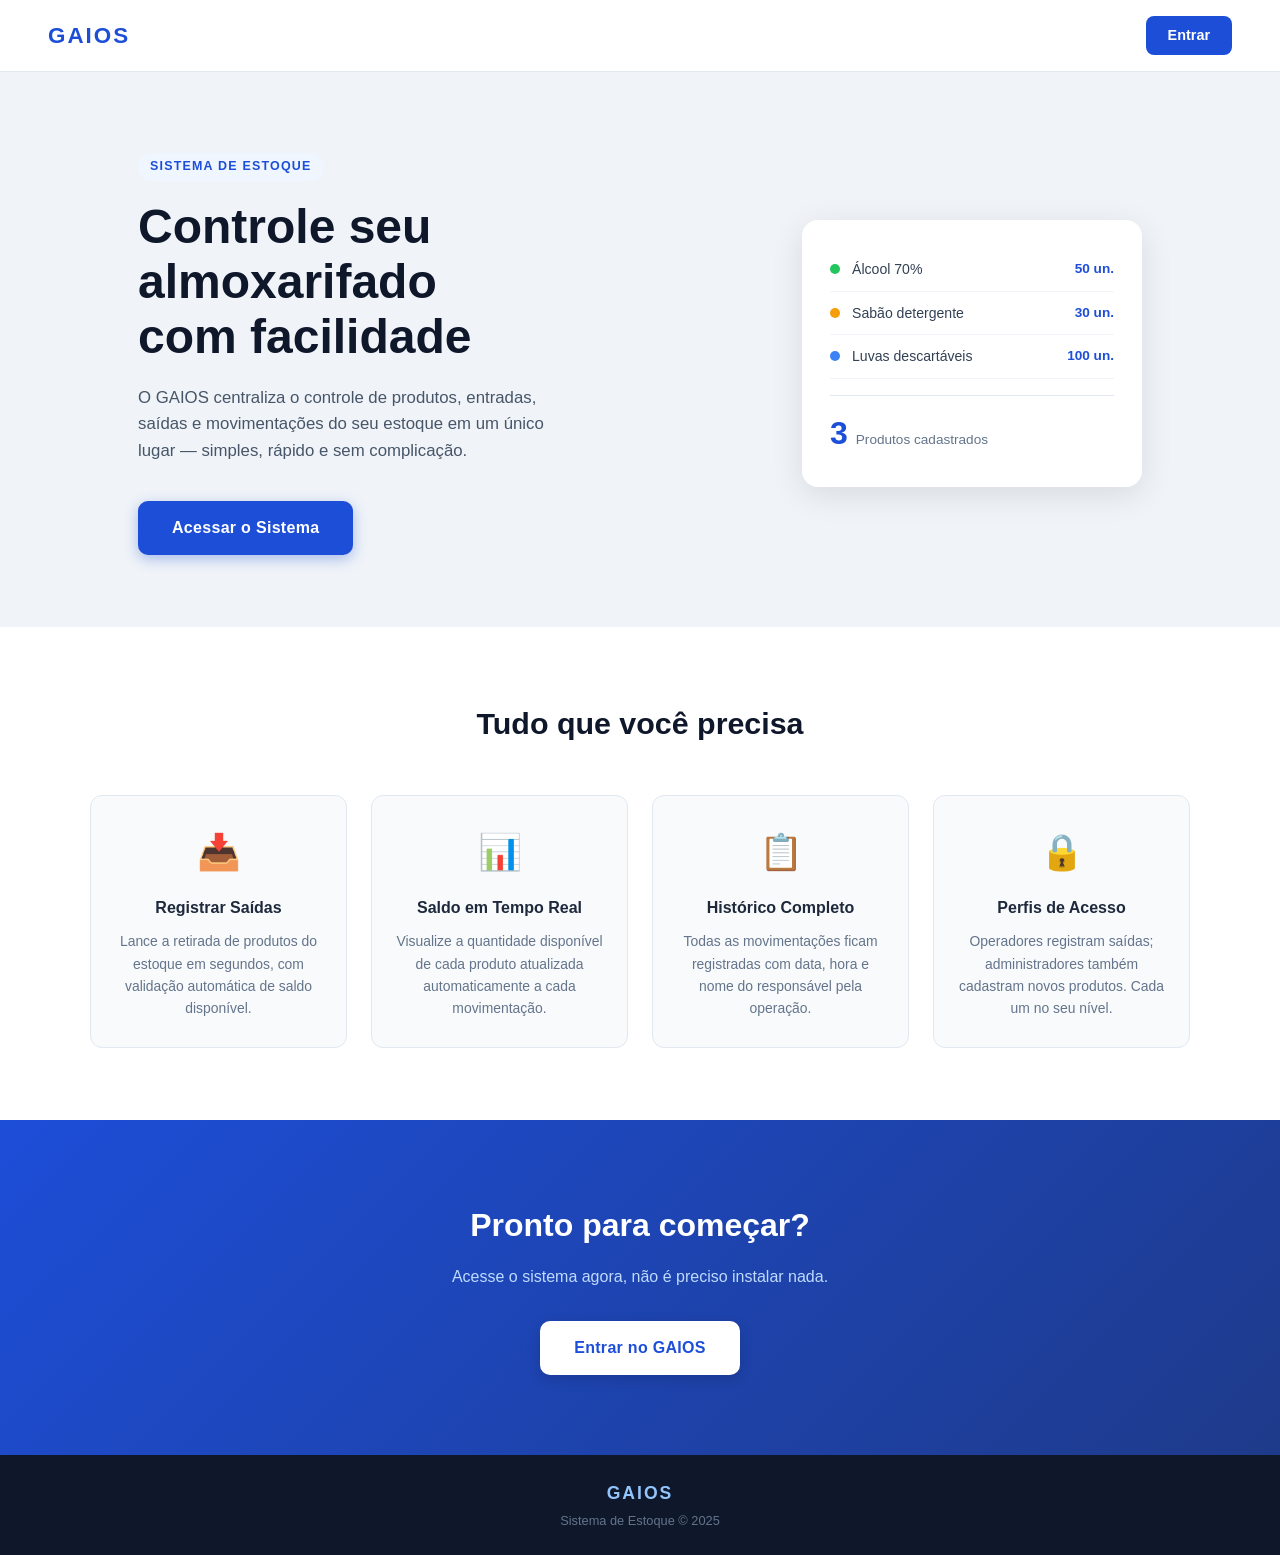
==== src/main/resources/static/index.html @ 076328f2 "subindo" ====
<!doctype html>
<html lang="pt-BR">
<head>
  <meta charset="utf-8" />
  <meta name="viewport" content="width=device-width,initial-scale=1" />
  <title>GAIOS – Sistema de Estoque</title>
  <link rel="stylesheet" href="landing.css">
</head>
<body>

  <!-- NAVBAR -->
  <nav class="navbar">
    <span class="nav-logo">GAIOS</span>
    <a href="login.html" class="nav-btn">Entrar</a>
  </nav>

  <!-- HERO -->
  <section class="hero">
    <div class="hero-content">
      <p class="hero-tag">Sistema de Estoque</p>
      <h1 class="hero-title">Controle seu<br>almoxarifado<br>com facilidade</h1>
      <p class="hero-sub">
        O GAIOS centraliza o controle de produtos, entradas, saídas
        e movimentações do seu estoque em um único lugar — simples,
        rápido e sem complicação.
      </p>
      <a href="login.html" class="btn-primary">Acessar o Sistema</a>
    </div>
    <div class="hero-visual">
      <div class="visual-card">
        <div class="vc-row">
          <span class="vc-dot green"></span>
          <span class="vc-label">Álcool 70%</span>
          <span class="vc-qty">50 un.</span>
        </div>
        <div class="vc-row">
          <span class="vc-dot yellow"></span>
          <span class="vc-label">Sabão detergente</span>
          <span class="vc-qty">30 un.</span>
        </div>
        <div class="vc-row">
          <span class="vc-dot blue"></span>
          <span class="vc-label">Luvas descartáveis</span>
          <span class="vc-qty">100 un.</span>
        </div>
        <div class="vc-divider"></div>
        <div class="vc-stat">
          <span class="vc-stat-num">3</span>
          <span class="vc-stat-label">Produtos cadastrados</span>
        </div>
      </div>
    </div>
  </section>

  <!-- FEATURES -->
  <section class="features">
    <h2 class="features-title">Tudo que você precisa</h2>
    <div class="features-grid">

      <div class="feature-card">
        <div class="feature-icon">&#128229;</div>
        <h3>Registrar Saídas</h3>
        <p>Lance a retirada de produtos do estoque em segundos, com validação automática de saldo disponível.</p>
      </div>

      <div class="feature-card">
        <div class="feature-icon">&#128202;</div>
        <h3>Saldo em Tempo Real</h3>
        <p>Visualize a quantidade disponível de cada produto atualizada automaticamente a cada movimentação.</p>
      </div>

      <div class="feature-card">
        <div class="feature-icon">&#128203;</div>
        <h3>Histórico Completo</h3>
        <p>Todas as movimentações ficam registradas com data, hora e nome do responsável pela operação.</p>
      </div>

      <div class="feature-card">
        <div class="feature-icon">&#128274;</div>
        <h3>Perfis de Acesso</h3>
        <p>Operadores registram saídas; administradores também cadastram novos produtos. Cada um no seu nível.</p>
      </div>

    </div>
  </section>

  <!-- CTA FINAL -->
  <section class="cta">
    <h2>Pronto para começar?</h2>
    <p>Acesse o sistema agora, não é preciso instalar nada.</p>
    <a href="login.html" class="btn-primary">Entrar no GAIOS</a>
  </section>

  <!-- FOOTER -->
  <footer class="footer">
    <span class="footer-logo">GAIOS</span>
    <small>Sistema de Estoque &copy; 2025</small>
  </footer>

</body>
</html>
---- src/main/resources/static/landing.css ----
/* ─── Reset ──────────────────────────────────────────────────────────── */
*, *::before, *::after { box-sizing: border-box; margin: 0; padding: 0; }

body {
  font-family: 'Segoe UI', Arial, sans-serif;
  background: #F0F4F8;
  color: #1E293B;
  line-height: 1.6;
}

a { text-decoration: none; }

/* ─── Navbar ────────────────────────────────────────────────────────── */
.navbar {
  display: flex;
  justify-content: space-between;
  align-items: center;
  padding: 16px 48px;
  background: #fff;
  border-bottom: 1px solid #E2E8F0;
  position: sticky;
  top: 0;
  z-index: 100;
}

.nav-logo {
  font-size: 1.4rem;
  font-weight: 800;
  color: #1D4ED8;
  letter-spacing: 2px;
}

.nav-btn {
  padding: 8px 22px;
  background: #1D4ED8;
  color: #fff;
  border-radius: 8px;
  font-size: 0.9rem;
  font-weight: 600;
  transition: background 0.2s;
}

.nav-btn:hover { background: #1E40AF; }

/* ─── Botão primário (reutilizável) ─────────────────────────────────── */
.btn-primary {
  display: inline-block;
  padding: 14px 34px;
  background: #1D4ED8;
  color: #fff;
  border-radius: 10px;
  font-size: 1rem;
  font-weight: 700;
  letter-spacing: 0.3px;
  transition: background 0.2s, transform 0.15s;
  box-shadow: 0 4px 14px rgba(29,78,216,0.35);
}

.btn-primary:hover  { background: #1E40AF; transform: translateY(-2px); }
.btn-primary:active { transform: translateY(0); }

/* ─── Hero ───────────────────────────────────────────────────────────── */
.hero {
  display: flex;
  align-items: center;
  justify-content: space-between;
  gap: 48px;
  max-width: 1100px;
  margin: 0 auto;
  padding: 80px 48px 72px;
}

.hero-content { flex: 1; }

.hero-tag {
  display: inline-block;
  background: #EFF6FF;
  color: #1D4ED8;
  font-size: 0.78rem;
  font-weight: 700;
  letter-spacing: 1.2px;
  text-transform: uppercase;
  padding: 4px 12px;
  border-radius: 20px;
  margin-bottom: 18px;
}

.hero-title {
  font-size: 3rem;
  font-weight: 800;
  line-height: 1.15;
  color: #0F172A;
  margin-bottom: 20px;
}

.hero-sub {
  font-size: 1.05rem;
  color: #475569;
  max-width: 440px;
  margin-bottom: 36px;
}

/* ─── Hero Visual (card estilo dashboard) ───────────────────────────── */
.hero-visual {
  flex: 0 0 340px;
}

.visual-card {
  background: #fff;
  border-radius: 16px;
  padding: 28px;
  box-shadow: 0 8px 32px rgba(0,0,0,0.10);
}

.vc-row {
  display: flex;
  align-items: center;
  gap: 12px;
  padding: 10px 0;
  border-bottom: 1px solid #F1F5F9;
}

.vc-row:last-of-type { border-bottom: none; }

.vc-dot {
  width: 10px;
  height: 10px;
  border-radius: 50%;
  flex-shrink: 0;
}
.vc-dot.green  { background: #22C55E; }
.vc-dot.yellow { background: #F59E0B; }
.vc-dot.blue   { background: #3B82F6; }

.vc-label {
  flex: 1;
  font-size: 0.88rem;
  color: #334155;
  font-weight: 500;
}

.vc-qty {
  font-size: 0.85rem;
  font-weight: 700;
  color: #1D4ED8;
}

.vc-divider {
  height: 1px;
  background: #E2E8F0;
  margin: 16px 0 12px;
}

.vc-stat {
  display: flex;
  align-items: baseline;
  gap: 8px;
}

.vc-stat-num {
  font-size: 2rem;
  font-weight: 800;
  color: #1D4ED8;
}

.vc-stat-label {
  font-size: 0.85rem;
  color: #64748B;
}

/* ─── Features ───────────────────────────────────────────────────────── */
.features {
  background: #fff;
  padding: 72px 48px;
}

.features-title {
  text-align: center;
  font-size: 1.9rem;
  font-weight: 800;
  color: #0F172A;
  margin-bottom: 48px;
}

.features-grid {
  display: grid;
  grid-template-columns: repeat(4, 1fr);
  gap: 24px;
  max-width: 1100px;
  margin: 0 auto;
}

.feature-card {
  background: #F8FAFC;
  border: 1px solid #E2E8F0;
  border-radius: 12px;
  padding: 28px 22px;
  text-align: center;
  transition: box-shadow 0.2s, transform 0.2s;
}

.feature-card:hover {
  box-shadow: 0 6px 20px rgba(0,0,0,0.08);
  transform: translateY(-4px);
}

.feature-icon {
  font-size: 2.2rem;
  margin-bottom: 14px;
}

.feature-card h3 {
  font-size: 1rem;
  font-weight: 700;
  color: #1E293B;
  margin-bottom: 10px;
}

.feature-card p {
  font-size: 0.87rem;
  color: #64748B;
  line-height: 1.6;
}

/* ─── CTA Final ─────────────────────────────────────────────────────── */
.cta {
  text-align: center;
  padding: 80px 48px;
  background: linear-gradient(135deg, #1D4ED8 0%, #1E3A8A 100%);
  color: #fff;
}

.cta h2 {
  font-size: 2rem;
  font-weight: 800;
  margin-bottom: 12px;
}

.cta p {
  font-size: 1rem;
  color: #BFDBFE;
  margin-bottom: 32px;
}

.cta .btn-primary {
  background: #fff;
  color: #1D4ED8;
  box-shadow: 0 4px 14px rgba(0,0,0,0.15);
}

.cta .btn-primary:hover { background: #EFF6FF; }

/* ─── Footer ────────────────────────────────────────────────────────── */
.footer {
  display: flex;
  flex-direction: column;
  align-items: center;
  gap: 4px;
  padding: 24px;
  background: #0F172A;
  color: #64748B;
}

.footer-logo {
  font-size: 1.1rem;
  font-weight: 800;
  color: #93C5FD;
  letter-spacing: 2px;
}

.footer small { font-size: 0.8rem; }

/* ─── Responsivo ─────────────────────────────────────────────────────── */
@media (max-width: 900px) {
  .hero { flex-direction: column; padding: 48px 24px; }
  .hero-title { font-size: 2.2rem; }
  .hero-visual { flex: unset; width: 100%; max-width: 360px; }
  .features-grid { grid-template-columns: 1fr 1fr; }
  .navbar { padding: 14px 24px; }
}

@media (max-width: 560px) {
  .features-grid { grid-template-columns: 1fr; }
  .hero-title { font-size: 1.8rem; }
}
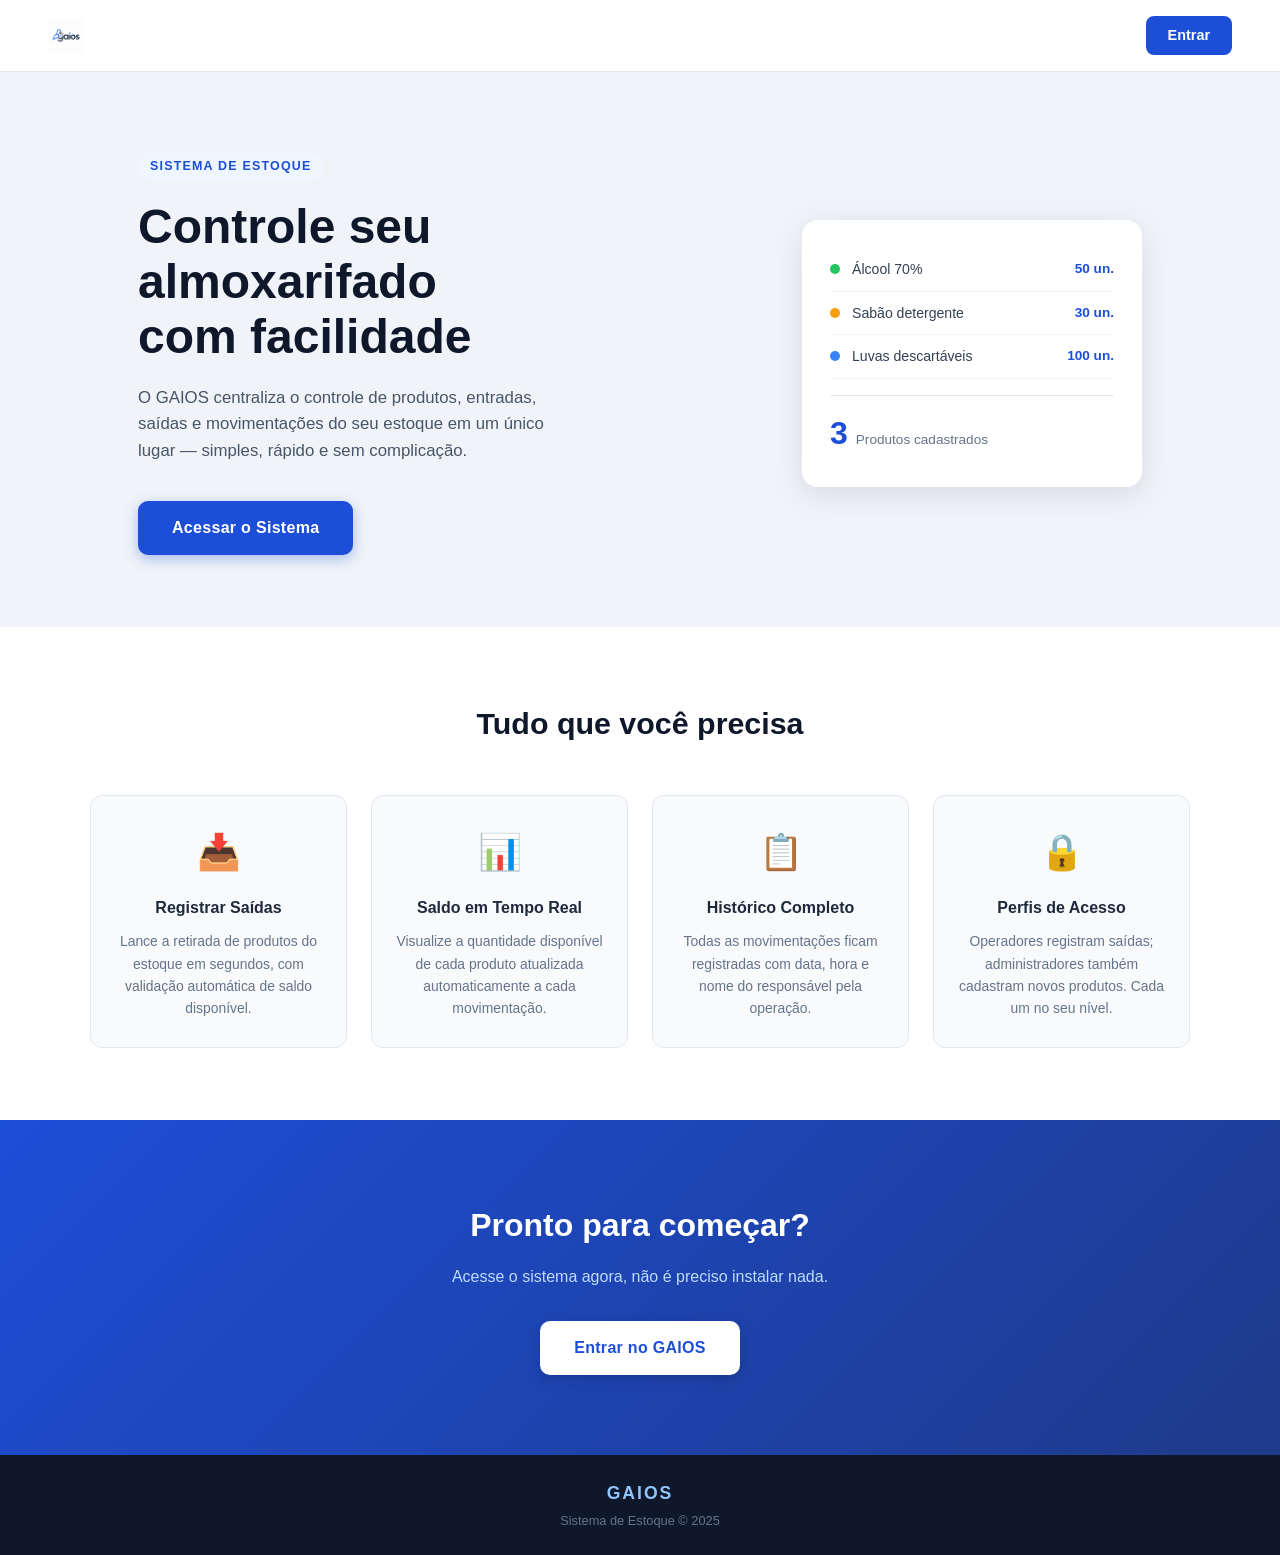
==== commit c4cf00f2: "Adicionar logo GAIOS ao aplicativo" ====
--- a/src/main/resources/static/index.html
+++ b/src/main/resources/static/index.html
@@ -10,7 +10,7 @@
 
   <!-- NAVBAR -->
   <nav class="navbar">
-    <span class="nav-logo">GAIOS</span>
+    <img src="logo.png" alt="GAIOS Logo" class="nav-logo-img">
     <a href="login.html" class="nav-btn">Entrar</a>
   </nav>
 
--- a/src/main/resources/static/landing.css
+++ b/src/main/resources/static/landing.css
@@ -28,6 +28,12 @@
   font-weight: 800;
   color: #1D4ED8;
   letter-spacing: 2px;
+}
+
+.nav-logo-img {
+  height: 36px;
+  width: auto;
+  object-fit: contain;
 }
 
 .nav-btn {
